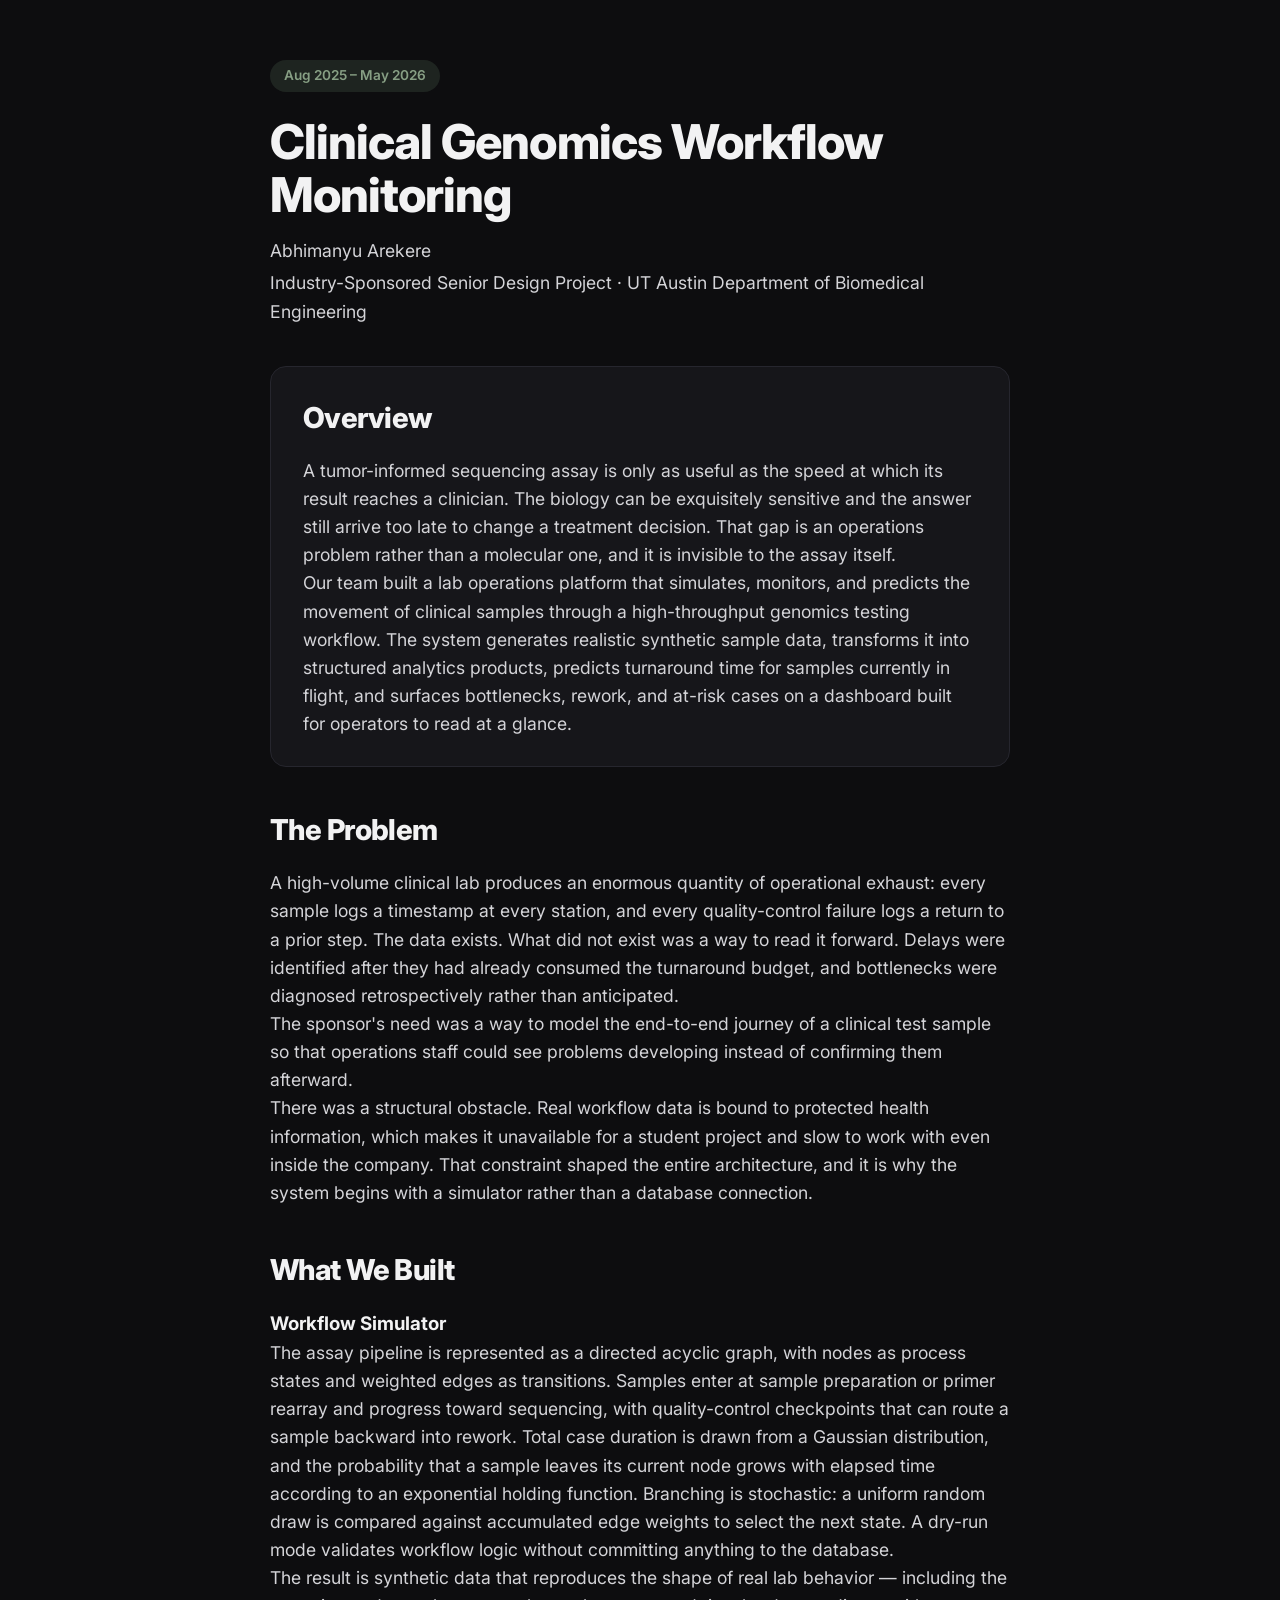
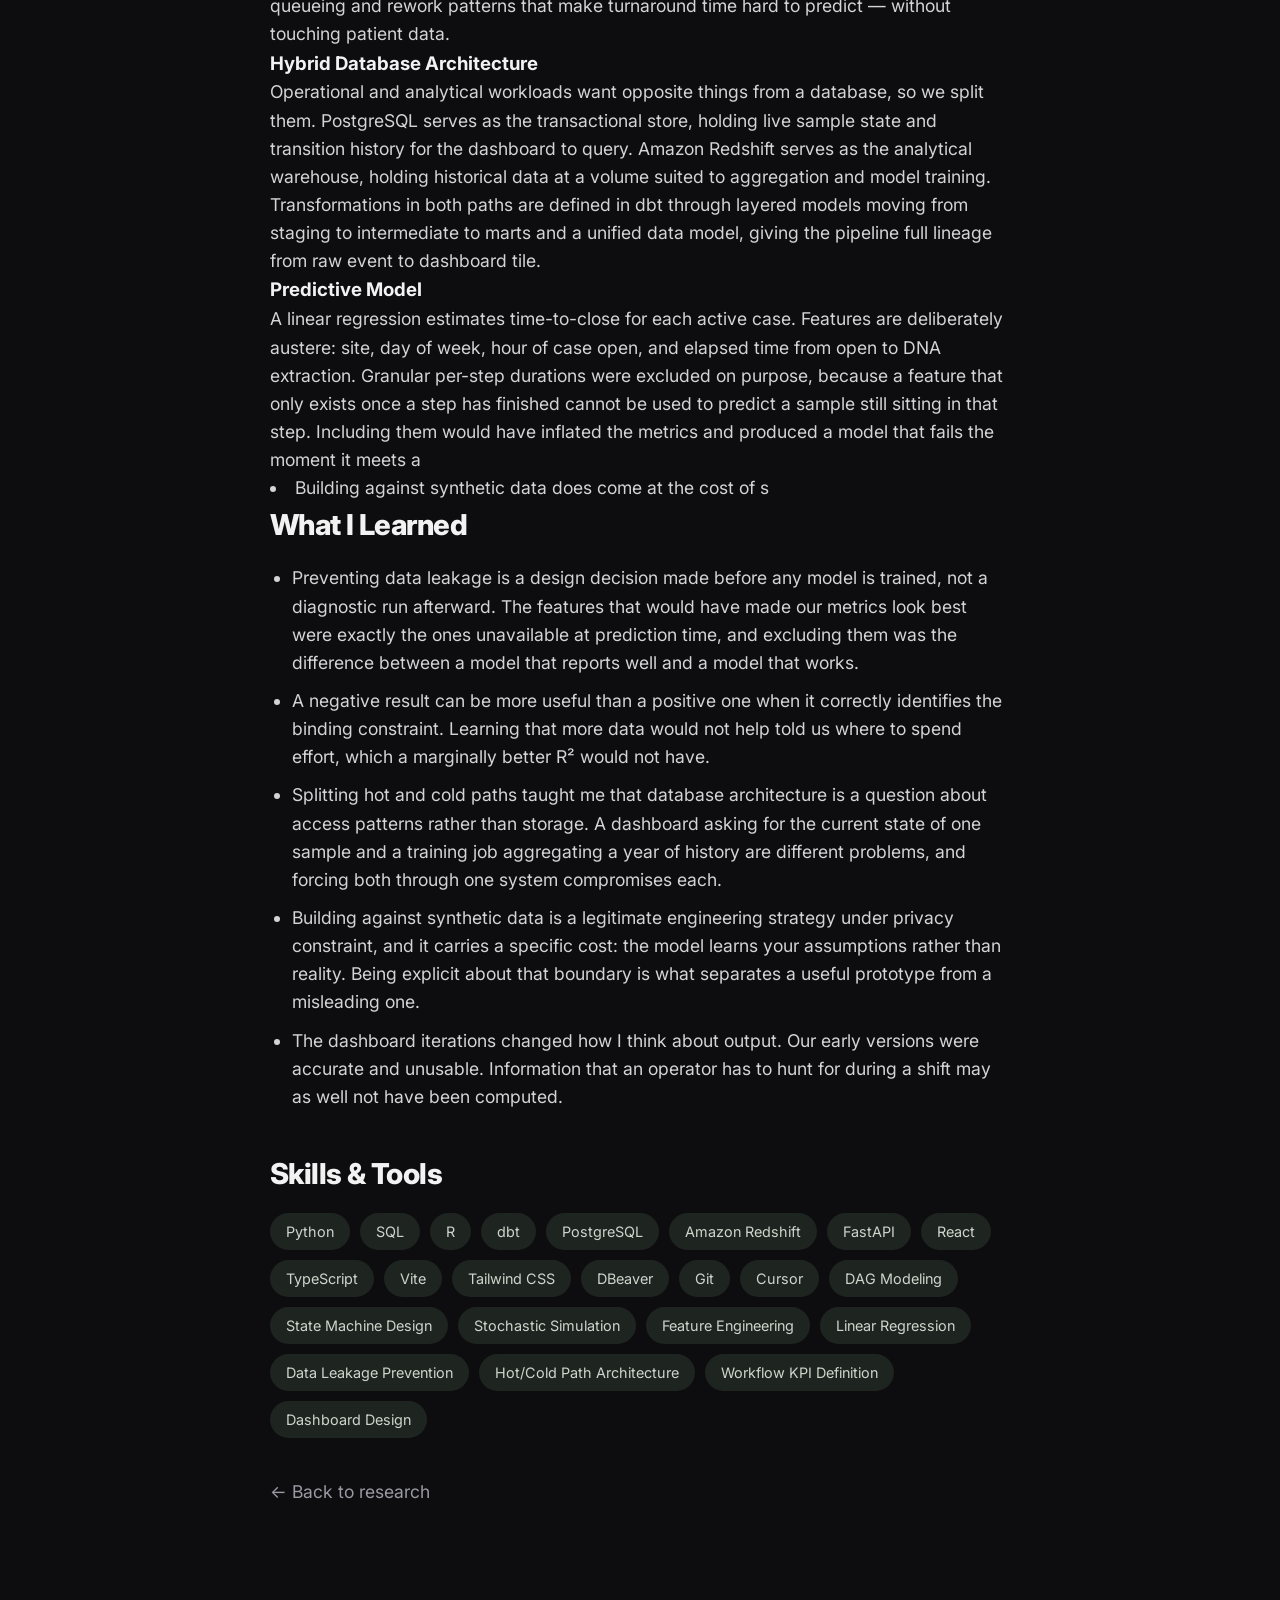
==== project-clinical-genomics.html @ c3481187 "Create project-clinical-genomics.html" ====
<!DOCTYPE html>
<html lang="en">
<head>
  <meta charset="UTF-8">
  <meta name="viewport" content="width=device-width, initial-scale=1.0">
  <title>Clinical Genomics Workflow Monitoring</title>
  <link rel="stylesheet" href="style.css">
</head>
<body>
  <main class="detail-page">

    <span class="badge">Aug 2025 – May 2026</span>

    <h1>Clinical Genomics Workflow Monitoring</h1>
    <p class="author">Abhimanyu Arekere</p>
    <p class="affiliation">Industry-Sponsored Senior Design Project · UT Austin Department of Biomedical Engineering</p>

    <section class="abstract">
      <h2>Overview</h2>
      <p>
        A tumor-informed sequencing assay is only as useful as the speed at which its result
        reaches a clinician. The biology can be exquisitely sensitive and the answer still arrive
        too late to change a treatment decision. That gap is an operations problem rather than a
        molecular one, and it is invisible to the assay itself.
      </p>
      <p>
        Our team built a lab operations platform that simulates, monitors, and predicts the
        movement of clinical samples through a high-throughput genomics testing workflow. The
        system generates realistic synthetic sample data, transforms it into structured analytics
        products, predicts turnaround time for samples currently in flight, and surfaces
        bottlenecks, rework, and at-risk cases on a dashboard built for operators to read at a glance.
      </p>
    </section>

    <section>
      <h2>The Problem</h2>
      <p>
        A high-volume clinical lab produces an enormous quantity of operational exhaust: every
        sample logs a timestamp at every station, and every quality-control failure logs a return
        to a prior step. The data exists. What did not exist was a way to read it forward. Delays
        were identified after they had already consumed the turnaround budget, and bottlenecks were
        diagnosed retrospectively rather than anticipated.
      </p>
      <p>
        The sponsor's need was a way to model the end-to-end journey of a clinical test sample so
        that operations staff could see problems developing instead of confirming them afterward.
      </p>
      <p>
        There was a structural obstacle. Real workflow data is bound to protected health
        information, which makes it unavailable for a student project and slow to work with even
        inside the company. That constraint shaped the entire architecture, and it is why the
        system begins with a simulator rather than a database connection.
      </p>
    </section>

    <section>
      <h2>What We Built</h2>

      <h3>Workflow Simulator</h3>
      <p>
        The assay pipeline is represented as a directed acyclic graph, with nodes as process states
        and weighted edges as transitions. Samples enter at sample preparation or primer rearray and
        progress toward sequencing, with quality-control checkpoints that can route a sample backward
        into rework. Total case duration is drawn from a Gaussian distribution, and the probability
        that a sample leaves its current node grows with elapsed time according to an exponential
        holding function. Branching is stochastic: a uniform random draw is compared against
        accumulated edge weights to select the next state. A dry-run mode validates workflow logic
        without committing anything to the database.
      </p>
      <p>
        The result is synthetic data that reproduces the shape of real lab behavior — including the
        queueing and rework patterns that make turnaround time hard to predict — without touching
        patient data.
      </p>

      <h3>Hybrid Database Architecture</h3>
      <p>
        Operational and analytical workloads want opposite things from a database, so we split them.
        PostgreSQL serves as the transactional store, holding live sample state and transition history
        for the dashboard to query. Amazon Redshift serves as the analytical warehouse, holding
        historical data at a volume suited to aggregation and model training. Transformations in both
        paths are defined in dbt through layered models moving from staging to intermediate to marts
        and a unified data model, giving the pipeline full lineage from raw event to dashboard tile.
      </p>

      <h3>Predictive Model</h3>
      <p>
        A linear regression estimates time-to-close for each active case. Features are deliberately
        austere: site, day of week, hour of case open, and elapsed time from open to DNA extraction.
        Granular per-step durations were excluded on purpose, because a feature that only exists once
        a step has finished cannot be used to predict a sample still sitting in that step. Including
        them would have inflated the metrics and produced a model that fails the moment it meets a
        <li>Building against synthetic data does come at the cost of s







              <section>
      <h2>What I Learned</h2>
      <ul>
        <li>Preventing data leakage is a design decision made before any model is trained, not a diagnostic run afterward. The features that would have made our metrics look best were exactly the ones unavailable at prediction time, and excluding them was the difference between a model that reports well and a model that works.</li>
        <li>A negative result can be more useful than a positive one when it correctly identifies the binding constraint. Learning that more data would not help told us where to spend effort, which a marginally better R² would not have.</li>
        <li>Splitting hot and cold paths taught me that database architecture is a question about access patterns rather than storage. A dashboard asking for the current state of one sample and a training job aggregating a year of history are different problems, and forcing both through one system compromises each.</li>
        <li>Building against synthetic data is a legitimate engineering strategy under privacy constraint, and it carries a specific cost: the model learns your assumptions rather than reality. Being explicit about that boundary is what separates a useful prototype from a misleading one.</li>
        <li>The dashboard iterations changed how I think about output. Our early versions were accurate and unusable. Information that an operator has to hunt for during a shift may as well not have been computed.</li>
      </ul>
    </section>

    <section>
      <h2>Skills &amp; Tools</h2>
      <div class="tags">
        <span class="tag">Python</span>
        <span class="tag">SQL</span>
        <span class="tag">R</span>
        <span class="tag">dbt</span>
        <span class="tag">PostgreSQL</span>
        <span class="tag">Amazon Redshift</span>
        <span class="tag">FastAPI</span>
        <span class="tag">React</span>
        <span class="tag">TypeScript</span>
        <span class="tag">Vite</span>
        <span class="tag">Tailwind CSS</span>
        <span class="tag">DBeaver</span>
        <span class="tag">Git</span>
        <span class="tag">Cursor</span>
        <span class="tag">DAG Modeling</span>
        <span class="tag">State Machine Design</span>
        <span class="tag">Stochastic Simulation</span>
        <span class="tag">Feature Engineering</span>
        <span class="tag">Linear Regression</span>
        <span class="tag">Data Leakage Prevention</span>
        <span class="tag">Hot/Cold Path Architecture</span>
        <span class="tag">Workflow KPI Definition</span>
        <span class="tag">Dashboard Design</span>
      </div>
    </section>

    <p><a class="back-link" href="index.html">← Back to research</a></p>

  </main>
</body>
</html>
---- style.css ----
/* ===== Fonts ===== */
@import url('https://fonts.googleapis.com/css2?family=Inter:wght@400;500;600;700;800&display=swap');

/* ===== Theme Variables ===== */
:root {
  --bg: #0d0d0f;
  --card-bg: #16161a;
  --card-border: #26262e;
  --text: #f2f2f3;
  --text-muted: #9a9aa3;
  --accent: #879f84;        /* your green */
  --accent-hover: #a0b89d;  /* lighter green for hover */
  --tag-bg: #1e2420;
  --tag-text: #cdd6cc;
  --radius: 16px;
}

* {
  box-sizing: border-box;
  margin: 0;
  padding: 0;
}

body {
  background: var(--bg);
  color: var(--text);
  font-family: 'Inter', -apple-system, BlinkMacSystemFont, "Segoe UI", Roboto, Helvetica, Arial, sans-serif;
  line-height: 1.6;
}

/* ===== Header ===== */
header {
  background: #0f0f12;
  border-bottom: 1px solid var(--card-border);
  padding: 60px 20px 40px;
  text-align: center;
}

header h1 {
  margin: 0;
  font-size: 2.75rem;
  font-weight: 800;
  letter-spacing: -0.02em;
}

header p {
  color: var(--text-muted);
  margin-top: 12px;
  font-size: 1.15rem;
  max-width: 700px;
  margin-left: auto;
  margin-right: auto;
}

/* ===== Navigation ===== */
nav {
  margin-top: 24px;
}

nav a {
  margin: 0 12px;
  color: var(--text-muted);
  text-decoration: none;
  font-weight: 500;
  transition: color 0.15s ease;
}

nav a:hover {
  color: var(--accent);
}

/* ===== Main ===== */
main {
  max-width: 1100px;
  margin: 0 auto;
  padding: 60px 40px;
}

section {
  margin-bottom: 70px;
}

/* ===== Section headers ===== */
h2 {
  font-size: 2.75rem;
  font-weight: 800;
  letter-spacing: -0.02em;
  margin-bottom: 20px;
  color: var(--text);
}

.research-intro,
.section-intro {
  color: var(--text-muted);
  font-size: 1.25rem;
  max-width: 800px;
  margin-bottom: 50px;
}

/* ===== Generic links ===== */
a {
  color: var(--accent);
}

a:hover {
  color: var(--accent-hover);
}

/* ===== Buttons ===== */
.button {
  display: inline-block;
  background: var(--accent);
  color: #14170f;
  padding: 10px 20px;
  border-radius: 999px;
  text-decoration: none;
  font-weight: 600;
  transition: background 0.15s ease;
}

.button:hover {
  background: var(--accent-hover);
  color: #14170f;
}

/* "View all →" style button (outlined) */
.button-outline {
  display: inline-flex;
  align-items: center;
  gap: 6px;
  background: transparent;
  border: 1px solid var(--card-border);
  color: var(--text);
  padding: 10px 20px;
  border-radius: 999px;
  text-decoration: none;
  font-weight: 500;
  transition: border-color 0.15s ease, color 0.15s ease;
}

.button-outline:hover {
  border-color: var(--accent);
  color: var(--accent);
}

/* Section header with a button on the right */
.section-head {
  display: flex;
  justify-content: space-between;
  align-items: center;
}

/* ===== Cards ===== */
.card {
  background: var(--card-bg);
  border: 1px solid var(--card-border);
  border-radius: var(--radius);
  padding: 24px;
  margin: 18px 0;
}

.card h3 {
  margin-top: 0;
}

/* ===== Research item layout ===== */
.research-item {
  display: grid;
  grid-template-columns: 340px 1fr;
  gap: 40px;
  align-items: start;
  margin-bottom: 70px;
}

.research-thumb img {
  width: 100%;
  border-radius: var(--radius);
  display: block;
  aspect-ratio: 16 / 10;
  object-fit: cover;
}

.research-content h3 {
  font-size: 1.9rem;
  font-weight: 700;
  margin-bottom: 16px;
  color: var(--accent);
}

.research-content h3 a,
.research-content h3 a:visited {
  color: var(--accent);
  text-decoration: none;
}

.research-content h3 a:hover {
  text-decoration: underline;
  color: var(--accent-hover);
}

.research-content p {
  color: var(--text);
  font-size: 1.1rem;
  margin-bottom: 20px;
}

/* ===== Tags ===== */
.tags {
  display: flex;
  flex-wrap: wrap;
  gap: 10px;
  margin-bottom: 16px;
}

.tag {
  background: var(--tag-bg);
  color: var(--tag-text);
  padding: 7px 16px;
  border-radius: 999px;
  font-size: 0.9rem;
  white-space: nowrap;
}

/* ===== Paper / external link ===== */
.research-link,
.research-link:visited {
  color: var(--text);
  text-decoration: none;
  font-size: 1rem;
  display: inline-flex;
  align-items: center;
  gap: 6px;
}

.research-link:hover {
  color: var(--accent);
}

/* ===== Detail page ===== */
.detail-page {
  max-width: 820px;
  margin: 0 auto;
  padding: 60px 40px;
}

.badge {
  display: inline-block;
  background: var(--tag-bg);
  color: var(--accent);
  padding: 5px 14px;
  border-radius: 999px;
  font-size: 0.85rem;
  font-weight: 600;
  margin-bottom: 24px;
}

.detail-page h1 {
  font-size: 3rem;
  font-weight: 800;
  letter-spacing: -0.02em;
  line-height: 1.1;
  margin-bottom: 16px;
}

.author {
  font-size: 1.15rem;
  margin-bottom: 4px;
}

.affiliation {
  color: var(--text-muted);
  margin-bottom: 40px;
}

.detail-page figure {
  margin: 30px 0;
}

.detail-page figure img {
  width: 100%;
  border-radius: var(--radius);
}

.detail-page figcaption {
  color: var(--text-muted);
  font-size: 0.95rem;
  text-align: center;
  margin-top: 12px;
}

.detail-page section {
  margin-bottom: 40px;
}

.detail-page h2 {
  font-size: 1.8rem;
  margin-bottom: 16px;
}

.detail-page p,
.detail-page li {
  color: #d4d4d8;
  font-size: 1.1rem;
}

.detail-page ul {
  padding-left: 22px;
}

.detail-page li {
  margin-bottom: 10px;
}

/* Boxed callouts */
.abstract,
.key-finding {
  background: var(--card-bg);
  border: 1px solid var(--card-border);
  border-radius: var(--radius);
  padding: 28px 32px;
}

.key-finding h2 {
  color: var(--accent);
}

.back-link,
.back-link:visited {
  color: var(--text-muted);
  text-decoration: none;
}

.back-link:hover {
  color: var(--accent);
}

/* ===== Education section ===== */
.education-item {
  display: grid;
  grid-template-columns: 240px 1fr;
  gap: 50px;
  align-items: start;
}

/* Left column: logo + tags */
.education-left {
  display: flex;
  flex-direction: column;
  align-items: center;
  gap: 20px;
}

.school-logo {
  width: 150px;
  height: auto;
  display: block;
}

.edu-tags {
  display: flex;
  flex-direction: column;
  gap: 10px;
  width: 100%;
  align-items: center;
}

.edu-tag {
  background: var(--tag-bg);
  color: var(--tag-text);
  padding: 8px 16px;
  border-radius: 999px;
  font-size: 0.9rem;
  white-space: nowrap;
}

/* Right column */
.education-right h3 {
  font-size: 1.9rem;
  font-weight: 700;
  color: var(--accent);
  margin-bottom: 6px;
}

.edu-degree {
  font-size: 1.15rem;
  font-weight: 600;
  color: var(--text);
  margin-bottom: 14px;
}

.edu-track {
  font-size: 0.95rem;      /* slightly smaller than the degree line */
  font-style: italic;
  color: var(--text-muted);
  margin-top: -22px;       /* pulls it up closer to the degree line */
  margin-bottom: 28px;     /* keeps spacing before the icon bullets */
}


.edu-point {
  display: flex;
  gap: 16px;
  margin-bottom: 22px;
  align-items: flex-start;
}

.edu-point h4 {
  font-size: 1.15rem;
  font-weight: 700;
  margin-bottom: 4px;
  color: var(--text);
}

.edu-point p {
  color: var(--text-muted);
  font-size: 1.05rem;
  margin: 0;
}

/* Education icons (SVG) */
.edu-icon {
  flex-shrink: 0;
  color: var(--accent);        /* green icons */
  display: flex;
  align-items: center;
  justify-content: center;
  margin-top: 2px;
}

.edu-icon svg {
  width: 22px;
  height: 22px;
}

/* Relevant coursework tags */
.coursework-tags {
  display: flex;
  flex-wrap: wrap;
  gap: 8px;
  margin-top: 10px;
}

.course-tag {
  background: var(--tag-bg);
  color: var(--tag-text);
  padding: 6px 14px;
  border-radius: 999px;
  font-size: 0.88rem;
  white-space: nowrap;
}

/* ===== Green hover border for cards ===== */
.research-item,
.card,
.education-item {
  border: 1px solid transparent;
  border-radius: var(--radius);
  transition: border-color 0.2s ease, background 0.2s ease;
}

.research-item:hover,
.card:hover,
.education-item:hover {
  border-color: var(--accent);
  background: var(--card-bg);
}

/* ===== Footer ===== */
footer {
  text-align: center;
  color: var(--text-muted);
  padding: 40px 20px;
  border-top: 1px solid var(--card-border);
  background: #0f0f12;
}

/* ===== Responsive ===== */
@media (max-width: 768px) {
  main { padding: 40px 20px; }
  .detail-page { padding: 40px 20px; }
  .research-item {
    grid-template-columns: 1fr;
    gap: 20px;
  }
  h2 { font-size: 2rem; }
  header h1 { font-size: 2rem; }
  .detail-page h1 { font-size: 2.2rem; }
  .section-head {
    flex-direction: column;
    align-items: flex-start;
    gap: 16px;
  }
  .education-item {
    grid-template-columns: 1fr;
    gap: 24px;
  }
  .education-left {
    align-items: flex-start;
  }
  .edu-tags {
    flex-direction: row;
    flex-wrap: wrap;
    align-items: flex-start;

/* ===== Side-by-side image row ===== */
.detail-page .image-row {
  display: flex;
  gap: 20px;
  margin: 24px 0;
  max-width: 500px;        /* <-- this is what actually shrinks them */
}

.detail-page .image-row figure {
  flex: 1;
  margin: 0;
  min-width: 0;
}

.detail-page .image-row img {
  width: 100%;
  height: auto;
  border-radius: var(--radius);
  display: block;
}

.detail-page .image-row figcaption {
  color: var(--text-muted);
  font-size: 0.9rem;
  text-align: center;
  margin-top: 8px;
}

@media (max-width: 600px) {
  .detail-page .image-row {
    flex-direction: column;
    max-width: 100%;
  }
}




    /* Ensure only the outer research card gets a border, never the inner content */
.research-content {
  border: none !important;
  background: transparent !important;
}


/* ===== Project card ===== */
.project-card {
  padding: 32px 36px;
}

.project-title {
  font-size: 1.6rem;
  font-weight: 700;
  color: var(--text);
  margin: 0 0 4px;
}

.project-role {
  color: var(--accent);        /* accent-colored subtitle, like the screenshot */
  font-size: 1.05rem;
  font-weight: 500;
  margin: 0 0 20px;            /* space before description */
}

.project-desc {
  color: var(--text-muted);
  font-size: 1.05rem;
  line-height: 1.85;
  margin: 0 0 26px;
}

.project-label {
  color: var(--text);
  font-weight: 700;
  font-size: 1.05rem;
  margin: 0 0 12px;
}

.project-list {
  list-style: none;
  padding-left: 8px;
  margin: 0 0 24px;
}

.project-list li {
  position: relative;
  padding-left: 26px;
  margin-bottom: 14px;
  color: var(--text-muted);
  font-size: 1.02rem;
  line-height: 1.7;
}

.project-list li::before {
  content: "";
  position: absolute;
  left: 8px;
  top: 0.65em;
  width: 6px;
  height: 6px;
  border-radius: 50%;
  background: var(--accent);
}



}

.project-tools {
  color: var(--text-muted);
  font-size: 1rem;
  margin: 0;
}

.project-tools strong {
  color: var(--text);
}
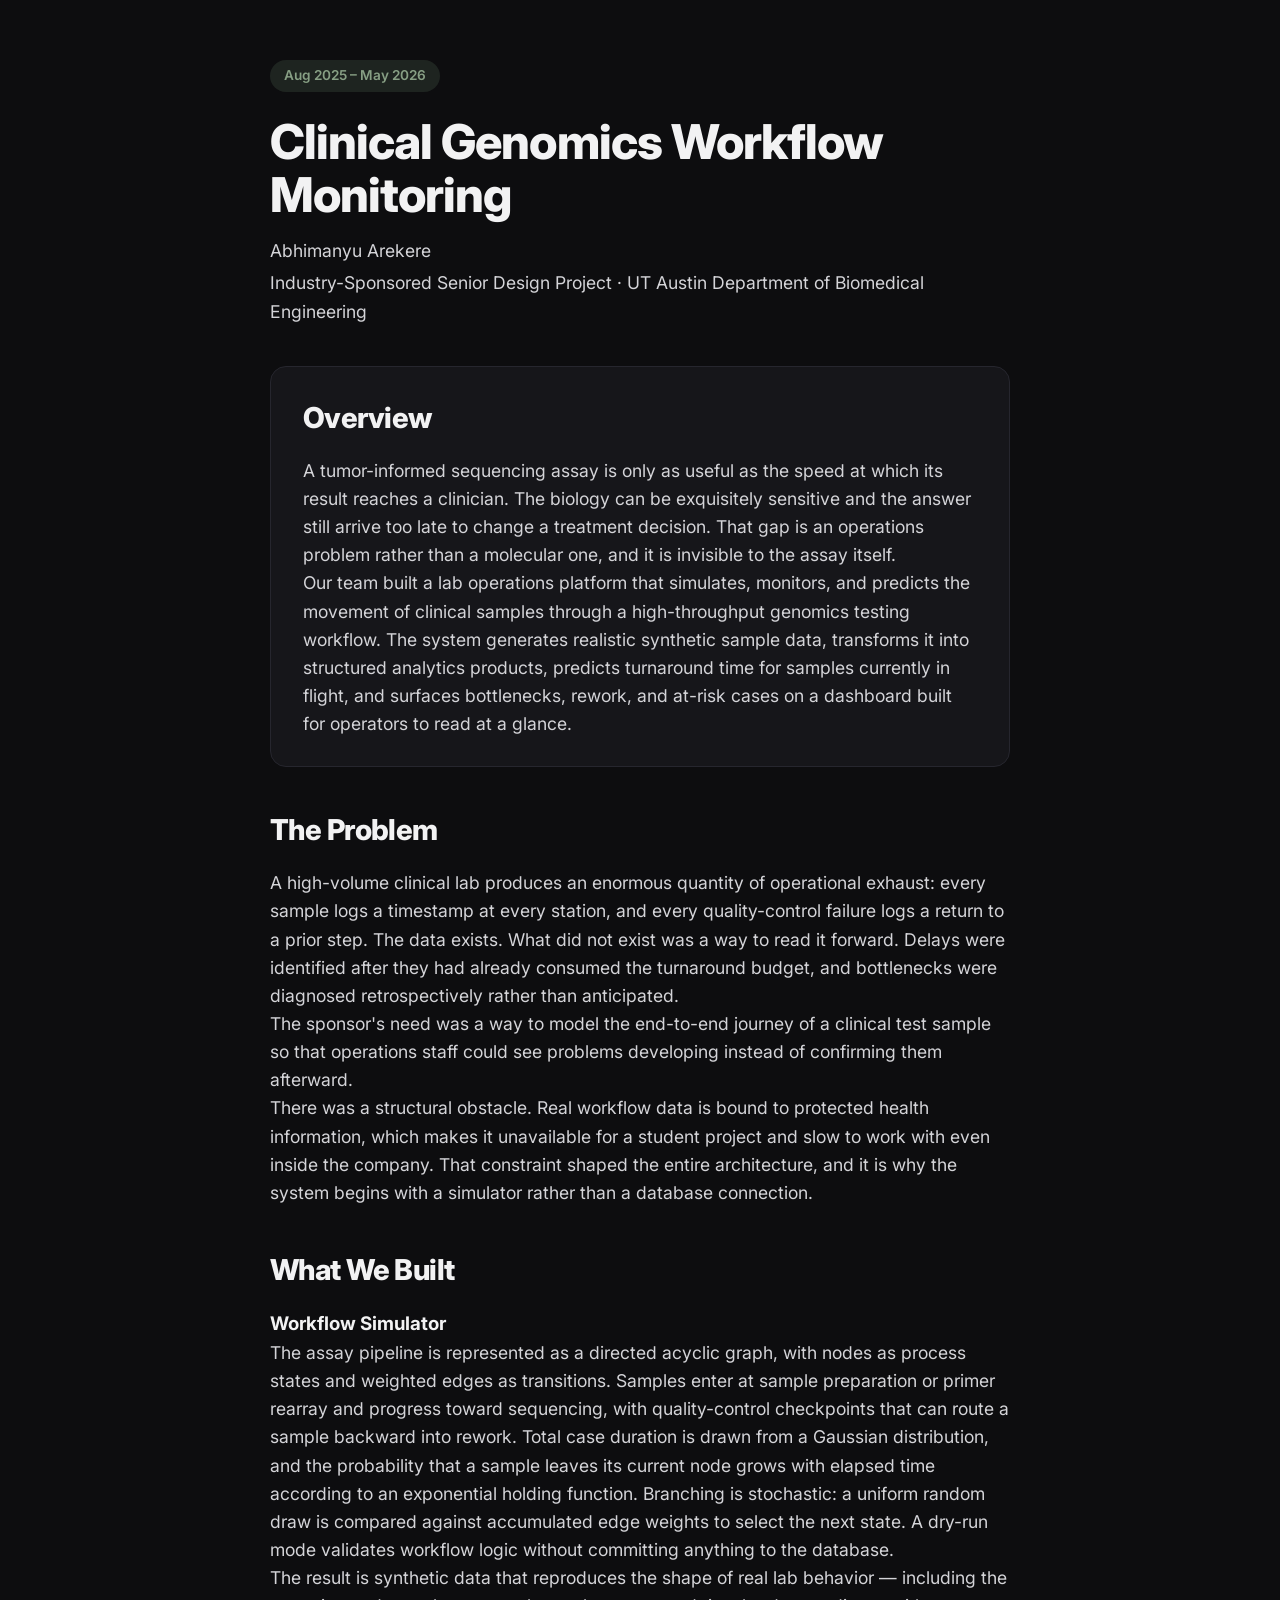
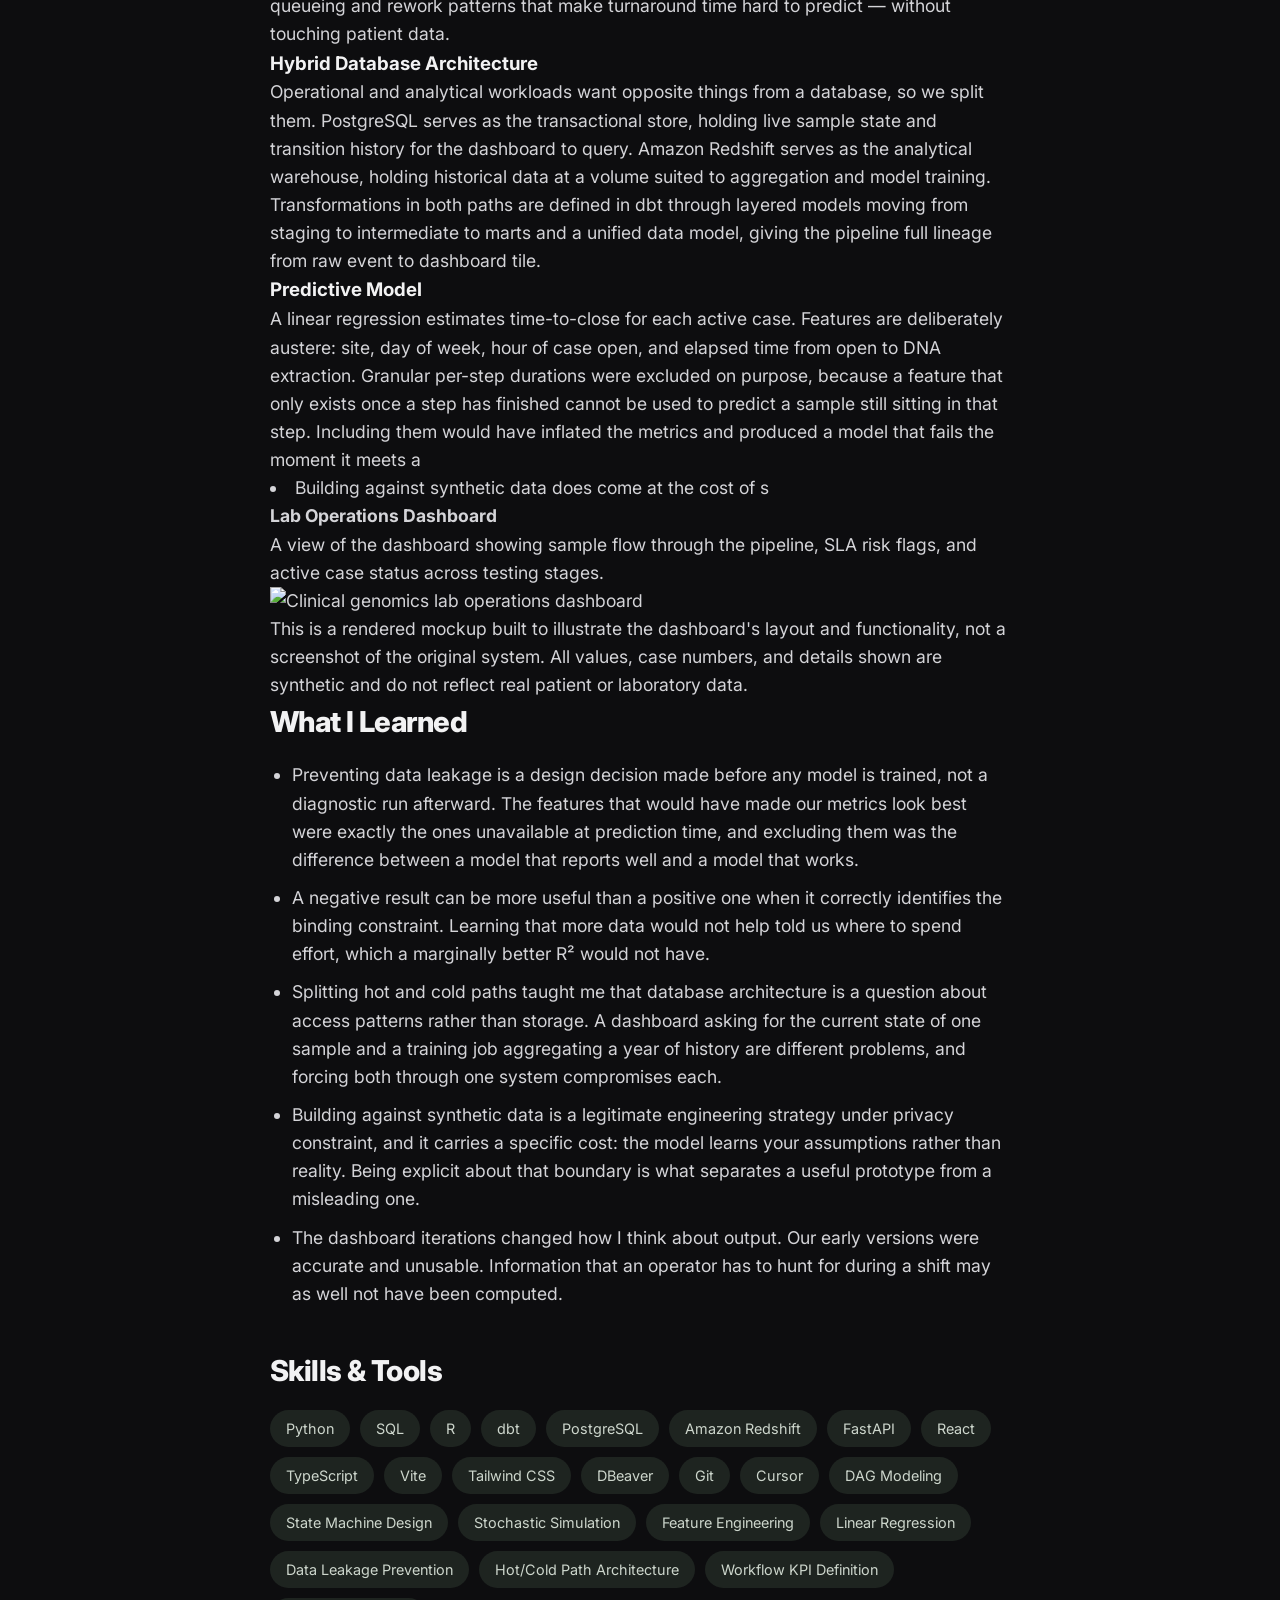
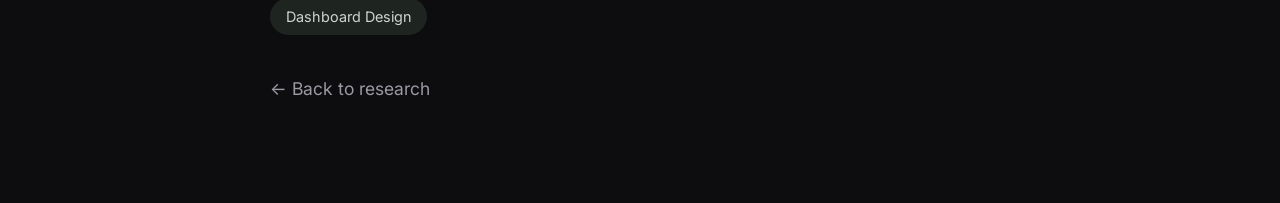
==== commit dd4cbdcd: "Update project-clinical-genomics.html" ====
--- a/project-clinical-genomics.html
+++ b/project-clinical-genomics.html
@@ -94,7 +94,21 @@
 
 
 
+    <div class="project-image-card">
+      <h4 class="project-image-title">Lab Operations Dashboard</h4>
+      <p class="project-image-desc">
+        A view of the dashboard showing sample flow through the pipeline, SLA risk flags, and
+        active case status across testing stages.
+      </p>
 
+      <img class="project-image" src="images/dashboard.png" alt="Clinical genomics lab operations dashboard">
+
+      <p class="project-image-note">
+        This is a rendered mockup built to illustrate the dashboard's layout and functionality, not
+        a screenshot of the original system. All values, case numbers, and details shown are
+        synthetic and do not reflect real patient or laboratory data.
+      </p>
+    </div>
 
 
 
--- a/style.css
+++ b/style.css
@@ -52,6 +52,17 @@
   margin-right: auto;
 }
 
+.profile-photo {
+  width: 140px;
+  height: 140px;
+  border-radius: 50%;
+  object-fit: cover;
+  display: block;
+  margin: 0 auto 24px;
+  border: 3px solid var(--accent);
+}
+
+
 /* ===== Navigation ===== */
 nav {
   margin-top: 24px;
@@ -450,7 +461,7 @@
 }
 
 /* ===== Green hover border for cards ===== */
-.research-item,
+
 .card,
 .education-item {
   border: 1px solid transparent;
@@ -458,7 +469,6 @@
   transition: border-color 0.2s ease, background 0.2s ease;
 }
 
-.research-item:hover,
 .card:hover,
 .education-item:hover {
   border-color: var(--accent);
@@ -585,6 +595,10 @@
   padding-left: 8px;
   margin: 0 0 24px;
 }
+    
+.project-card .tags {
+  margin-top: 20px;
+}
 
 .project-list li {
   position: relative;
@@ -607,9 +621,6 @@
 }
 
 
-
-}
-
 .project-tools {
   color: var(--text-muted);
   font-size: 1rem;
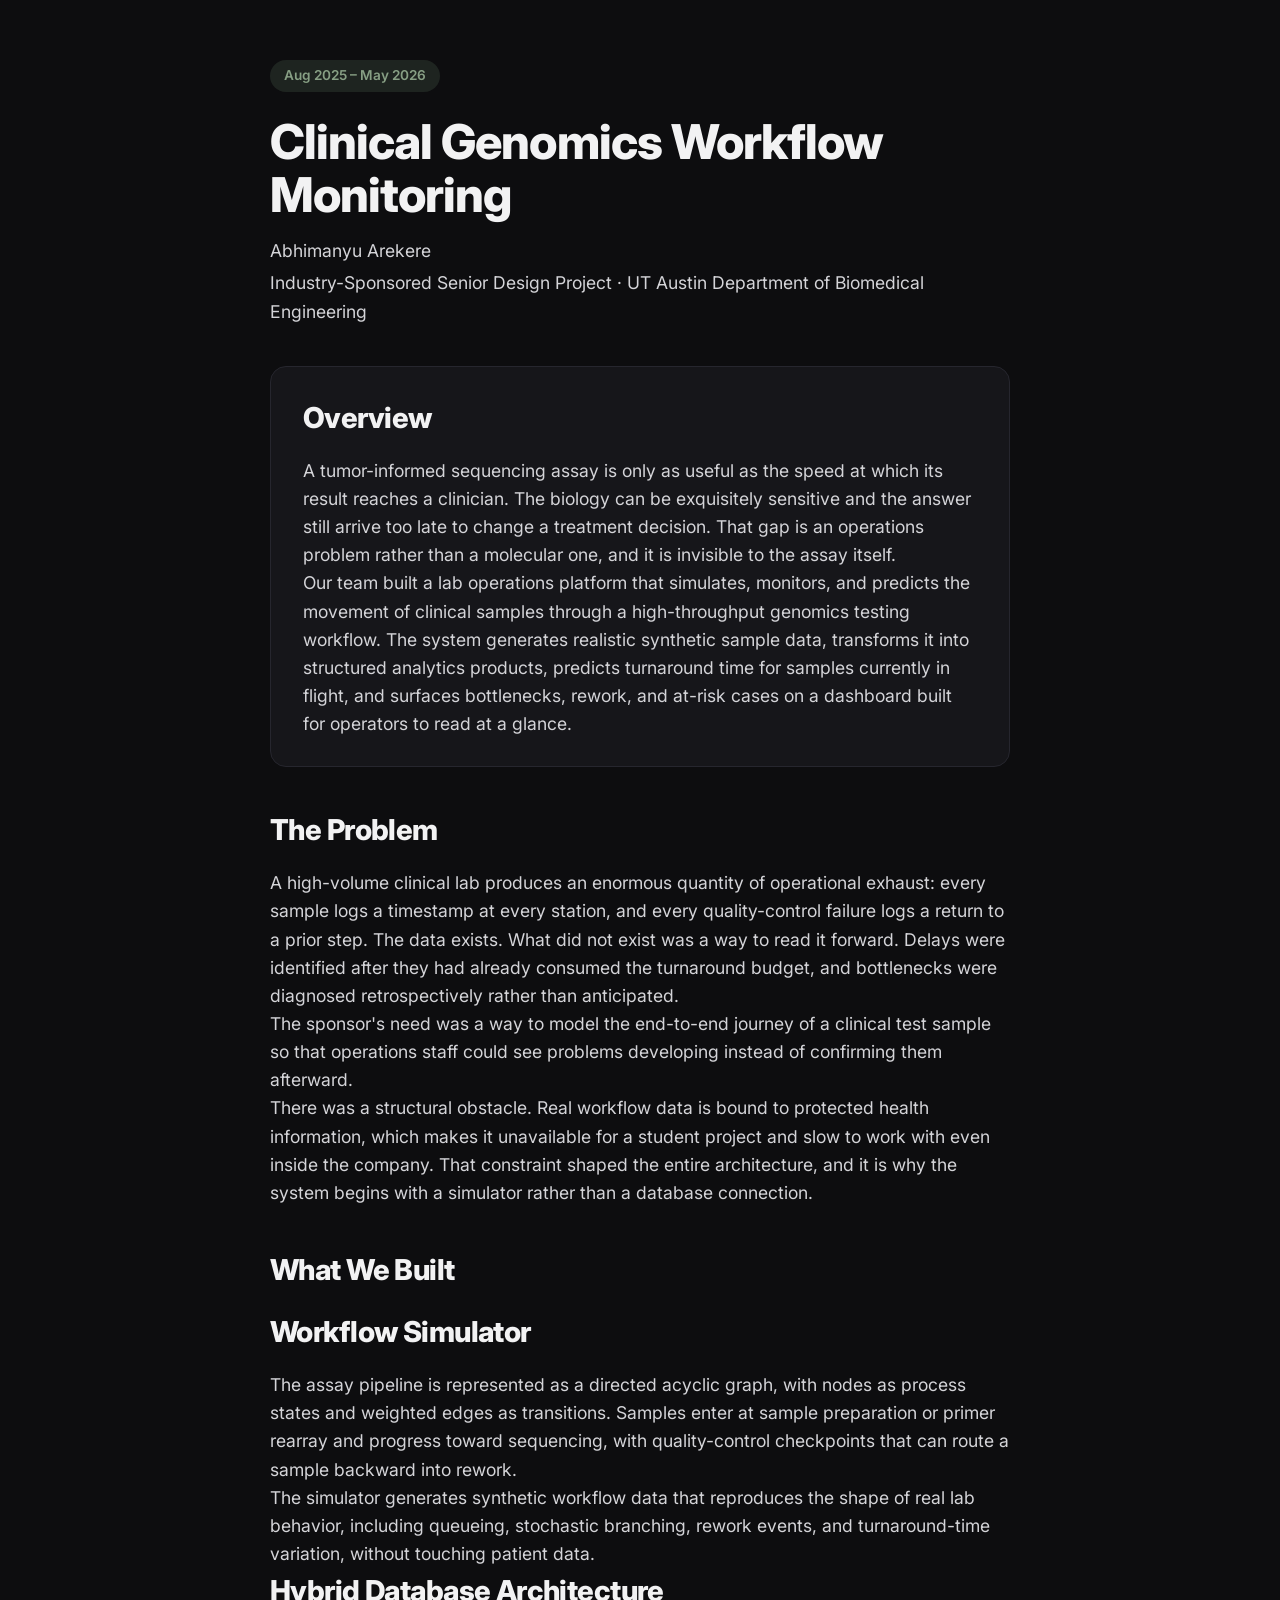
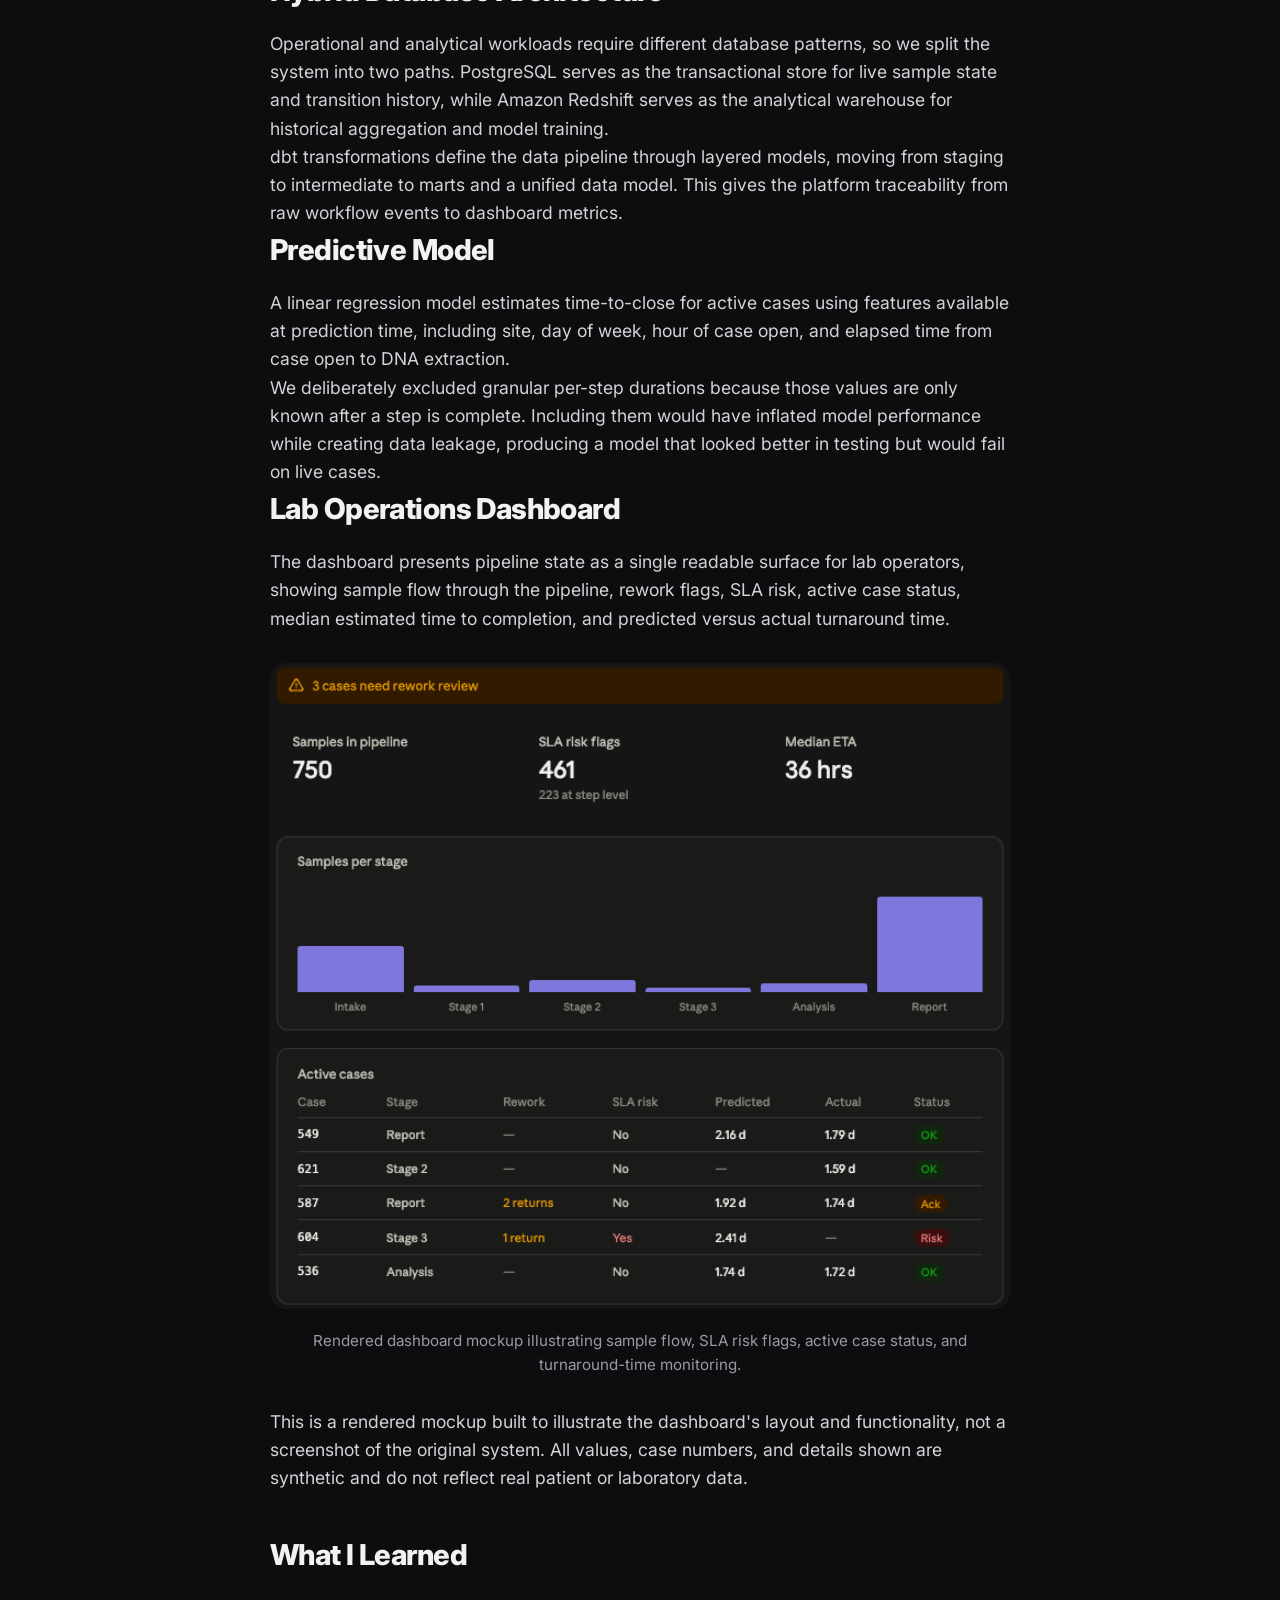
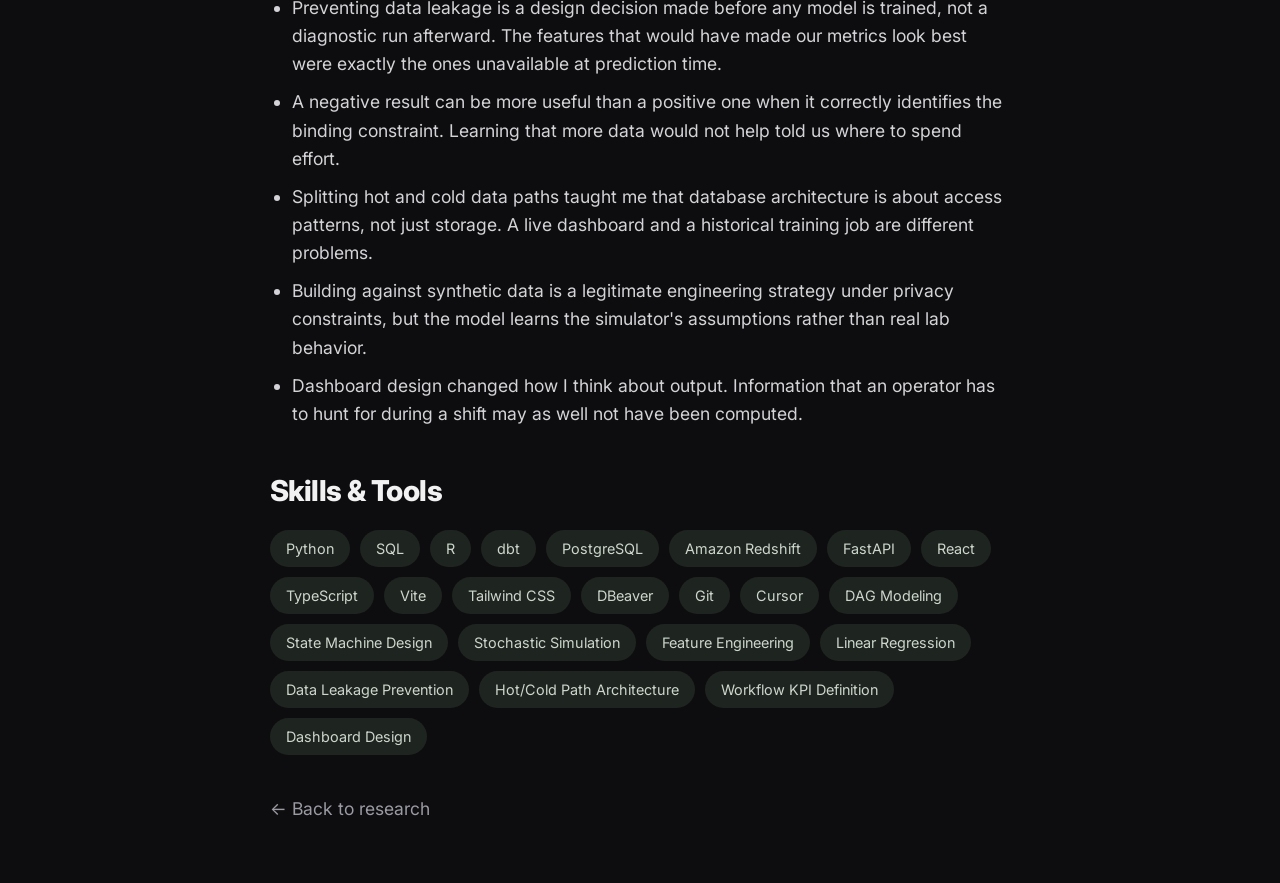
==== commit 2f137cd1: "Update project-clinical-genomics.html" ====
--- a/project-clinical-genomics.html
+++ b/project-clinical-genomics.html
@@ -54,74 +54,106 @@
     </section>
 
     <section>
-      <h2>What We Built</h2>
+  <h2>What We Built</h2>
 
-      <h3>Workflow Simulator</h3>
-      <p>
-        The assay pipeline is represented as a directed acyclic graph, with nodes as process states
-        and weighted edges as transitions. Samples enter at sample preparation or primer rearray and
-        progress toward sequencing, with quality-control checkpoints that can route a sample backward
-        into rework. Total case duration is drawn from a Gaussian distribution, and the probability
-        that a sample leaves its current node grows with elapsed time according to an exponential
-        holding function. Branching is stochastic: a uniform random draw is compared against
-        accumulated edge weights to select the next state. A dry-run mode validates workflow logic
-        without committing anything to the database.
-      </p>
-      <p>
-        The result is synthetic data that reproduces the shape of real lab behavior — including the
-        queueing and rework patterns that make turnaround time hard to predict — without touching
-        patient data.
-      </p>
+  <div class="project-detail-card">
+    <h2>Workflow Simulator</h2>
+    <p>
+      The assay pipeline is represented as a directed acyclic graph, with nodes as process states
+      and weighted edges as transitions. Samples enter at sample preparation or primer rearray and
+      progress toward sequencing, with quality-control checkpoints that can route a sample backward
+      into rework.
+    </p>
+    <p>
+      The simulator generates synthetic workflow data that reproduces the shape of real lab behavior,
+      including queueing, stochastic branching, rework events, and turnaround-time variation, without
+      touching patient data.
+    </p>
+  </div>
 
-      <h3>Hybrid Database Architecture</h3>
-      <p>
-        Operational and analytical workloads want opposite things from a database, so we split them.
-        PostgreSQL serves as the transactional store, holding live sample state and transition history
-        for the dashboard to query. Amazon Redshift serves as the analytical warehouse, holding
-        historical data at a volume suited to aggregation and model training. Transformations in both
-        paths are defined in dbt through layered models moving from staging to intermediate to marts
-        and a unified data model, giving the pipeline full lineage from raw event to dashboard tile.
-      </p>
+  <div class="project-detail-card">
+    <h2>Hybrid Database Architecture</h2>
+    <p>
+      Operational and analytical workloads require different database patterns, so we split the system
+      into two paths. PostgreSQL serves as the transactional store for live sample state and transition
+      history, while Amazon Redshift serves as the analytical warehouse for historical aggregation and
+      model training.
+    </p>
+    <p>
+      dbt transformations define the data pipeline through layered models, moving from staging to
+      intermediate to marts and a unified data model. This gives the platform traceability from raw
+      workflow events to dashboard metrics.
+    </p>
+  </div>
 
-      <h3>Predictive Model</h3>
-      <p>
-        A linear regression estimates time-to-close for each active case. Features are deliberately
-        austere: site, day of week, hour of case open, and elapsed time from open to DNA extraction.
-        Granular per-step durations were excluded on purpose, because a feature that only exists once
-        a step has finished cannot be used to predict a sample still sitting in that step. Including
-        them would have inflated the metrics and produced a model that fails the moment it meets a
-        <li>Building against synthetic data does come at the cost of s
+  <div class="project-detail-card">
+    <h2>Predictive Model</h2>
+    <p>
+      A linear regression model estimates time-to-close for active cases using features available at
+      prediction time, including site, day of week, hour of case open, and elapsed time from case open
+      to DNA extraction.
+    </p>
+    <p>
+      We deliberately excluded granular per-step durations because those values are only known after
+      a step is complete. Including them would have inflated model performance while creating data
+      leakage, producing a model that looked better in testing but would fail on live cases.
+    </p>
+  </div>
 
+  <div class="project-detail-card">
+    <h2>Lab Operations Dashboard</h2>
+    <p>
+      The dashboard presents pipeline state as a single readable surface for lab operators, showing
+      sample flow through the pipeline, rework flags, SLA risk, active case status, median estimated
+      time to completion, and predicted versus actual turnaround time.
+    </p>
 
+    <figure class="project-detail-image">
+      <img src="dashboard.png" alt="Clinical genomics workflow monitoring dashboard mockup">
+      <figcaption>
+        Rendered dashboard mockup illustrating sample flow, SLA risk flags, active case status,
+        and turnaround-time monitoring.
+      </figcaption>
+    </figure>
 
-    <div class="project-image-card">
-      <h4 class="project-image-title">Lab Operations Dashboard</h4>
-      <p class="project-image-desc">
-        A view of the dashboard showing sample flow through the pipeline, SLA risk flags, and
-        active case status across testing stages.
-      </p>
+    <p class="project-note">
+      This is a rendered mockup built to illustrate the dashboard's layout and functionality, not a
+      screenshot of the original system. All values, case numbers, and details shown are synthetic and
+      do not reflect real patient or laboratory data.
+    </p>
+  </div>
+</section>
 
-      <img class="project-image" src="images/dashboard.png" alt="Clinical genomics lab operations dashboard">
+   <section>
+  <h2>What I Learned</h2>
 
-      <p class="project-image-note">
-        This is a rendered mockup built to illustrate the dashboard's layout and functionality, not
-        a screenshot of the original system. All values, case numbers, and details shown are
-        synthetic and do not reflect real patient or laboratory data.
-      </p>
-    </div>
-
-
-
-              <section>
-      <h2>What I Learned</h2>
-      <ul>
-        <li>Preventing data leakage is a design decision made before any model is trained, not a diagnostic run afterward. The features that would have made our metrics look best were exactly the ones unavailable at prediction time, and excluding them was the difference between a model that reports well and a model that works.</li>
-        <li>A negative result can be more useful than a positive one when it correctly identifies the binding constraint. Learning that more data would not help told us where to spend effort, which a marginally better R² would not have.</li>
-        <li>Splitting hot and cold paths taught me that database architecture is a question about access patterns rather than storage. A dashboard asking for the current state of one sample and a training job aggregating a year of history are different problems, and forcing both through one system compromises each.</li>
-        <li>Building against synthetic data is a legitimate engineering strategy under privacy constraint, and it carries a specific cost: the model learns your assumptions rather than reality. Being explicit about that boundary is what separates a useful prototype from a misleading one.</li>
-        <li>The dashboard iterations changed how I think about output. Our early versions were accurate and unusable. Information that an operator has to hunt for during a shift may as well not have been computed.</li>
-      </ul>
-    </section>
+  <div class="project-detail-card">
+    <ul>
+      <li>
+        Preventing data leakage is a design decision made before any model is trained, not a
+        diagnostic run afterward. The features that would have made our metrics look best were
+        exactly the ones unavailable at prediction time.
+      </li>
+      <li>
+        A negative result can be more useful than a positive one when it correctly identifies the
+        binding constraint. Learning that more data would not help told us where to spend effort.
+      </li>
+      <li>
+        Splitting hot and cold data paths taught me that database architecture is about access
+        patterns, not just storage. A live dashboard and a historical training job are different
+        problems.
+      </li>
+      <li>
+        Building against synthetic data is a legitimate engineering strategy under privacy
+        constraints, but the model learns the simulator's assumptions rather than real lab behavior.
+      </li>
+      <li>
+        Dashboard design changed how I think about output. Information that an operator has to hunt
+        for during a shift may as well not have been computed.
+      </li>
+    </ul>
+  </div>
+</section>
 
     <section>
       <h2>Skills &amp; Tools</h2>
--- a/style.css
+++ b/style.css
@@ -630,6 +630,123 @@
 .project-tools strong {
   color: var(--text);
 }
+
+    .project-image-card {
+  background: var(--bg);
+  border: 1px solid var(--card-border);
+  border-radius: var(--radius);
+  padding: 24px 28px;
+  margin: 8px 0 32px;
+}
+
+.project-image-title {
+  font-size: 1.15rem;
+  font-weight: 700;
+  color: var(--text);
+  margin: 0 0 8px;
+}
+
+.project-image-desc {
+  color: var(--text-muted);
+  font-size: 1rem;
+  line-height: 1.7;
+  margin: 0 0 18px;
+}
+
+.project-image {
+  width: 100%;
+  border-radius: var(--radius);
+  display: block;
+  margin-bottom: 14px;
+}
+
+.project-image-note {
+  color: var(--text-muted);
+  font-size: 0.9rem;
+  font-style: italic;
+  margin: 0;
+}
+
+
+/* ===== Project detail cards for clinical genomics page ===== */
+  color: var(--accent);
+  font-size: 1.55rem;
+  font-weight: 800;
+  line-height: 1.25;
+  margin-bottom: 20px;
+}
+
+.project-detail-card h3 {
+  color: var(--text);
+  font-size: 1.1rem;
+  font-weight: 700;
+  margin: 22px 0 8px;
+}
+
+.project-detail-card p {
+  color: #d4d4d8;
+  font-size: 1rem;
+  line-height: 1.7;
+  margin-bottom: 14px;
+}
+
+.project-detail-card p:last-child {
+  margin-bottom: 0;
+}
+
+.project-detail-card ul {
+  padding-left: 22px;
+  margin: 14px 0 0;
+}
+
+.project-detail-card li {
+  color: #d4d4d8;
+  font-size: 1rem;
+  line-height: 1.65;
+  margin-bottom: 12px;
+}
+
+.project-detail-image {
+  margin-top: 28px;
+}
+
+.project-detail-image img {
+  width: 100%;
+  border-radius: var(--radius);
+  display: block;
+  border: 1px solid var(--card-border);
+}
+
+.project-detail-image figcaption {
+  color: var(--text-muted);
+  font-size: 0.9rem;
+  text-align: center;
+  margin-top: 12px;
+  line-height: 1.5;
+}
+
+.project-note {
+  color: var(--text-muted);
+  font-size: 0.95rem;
+  line-height: 1.65;
+  margin-top: 18px;
+}
+
+/* Optional: slightly tighter project page headings */
+.detail-page > section:not(.project-detail-card) h2 {
+  margin-top: 10px;
+}
+
+/* Mobile */
+@media (max-width: 768px) {
+  .project-detail-card {
+    padding: 24px 22px;
+  }
+
+  .project-detail-card h2 {
+    font-size: 1.35rem;
+  }
+}
     
 
   
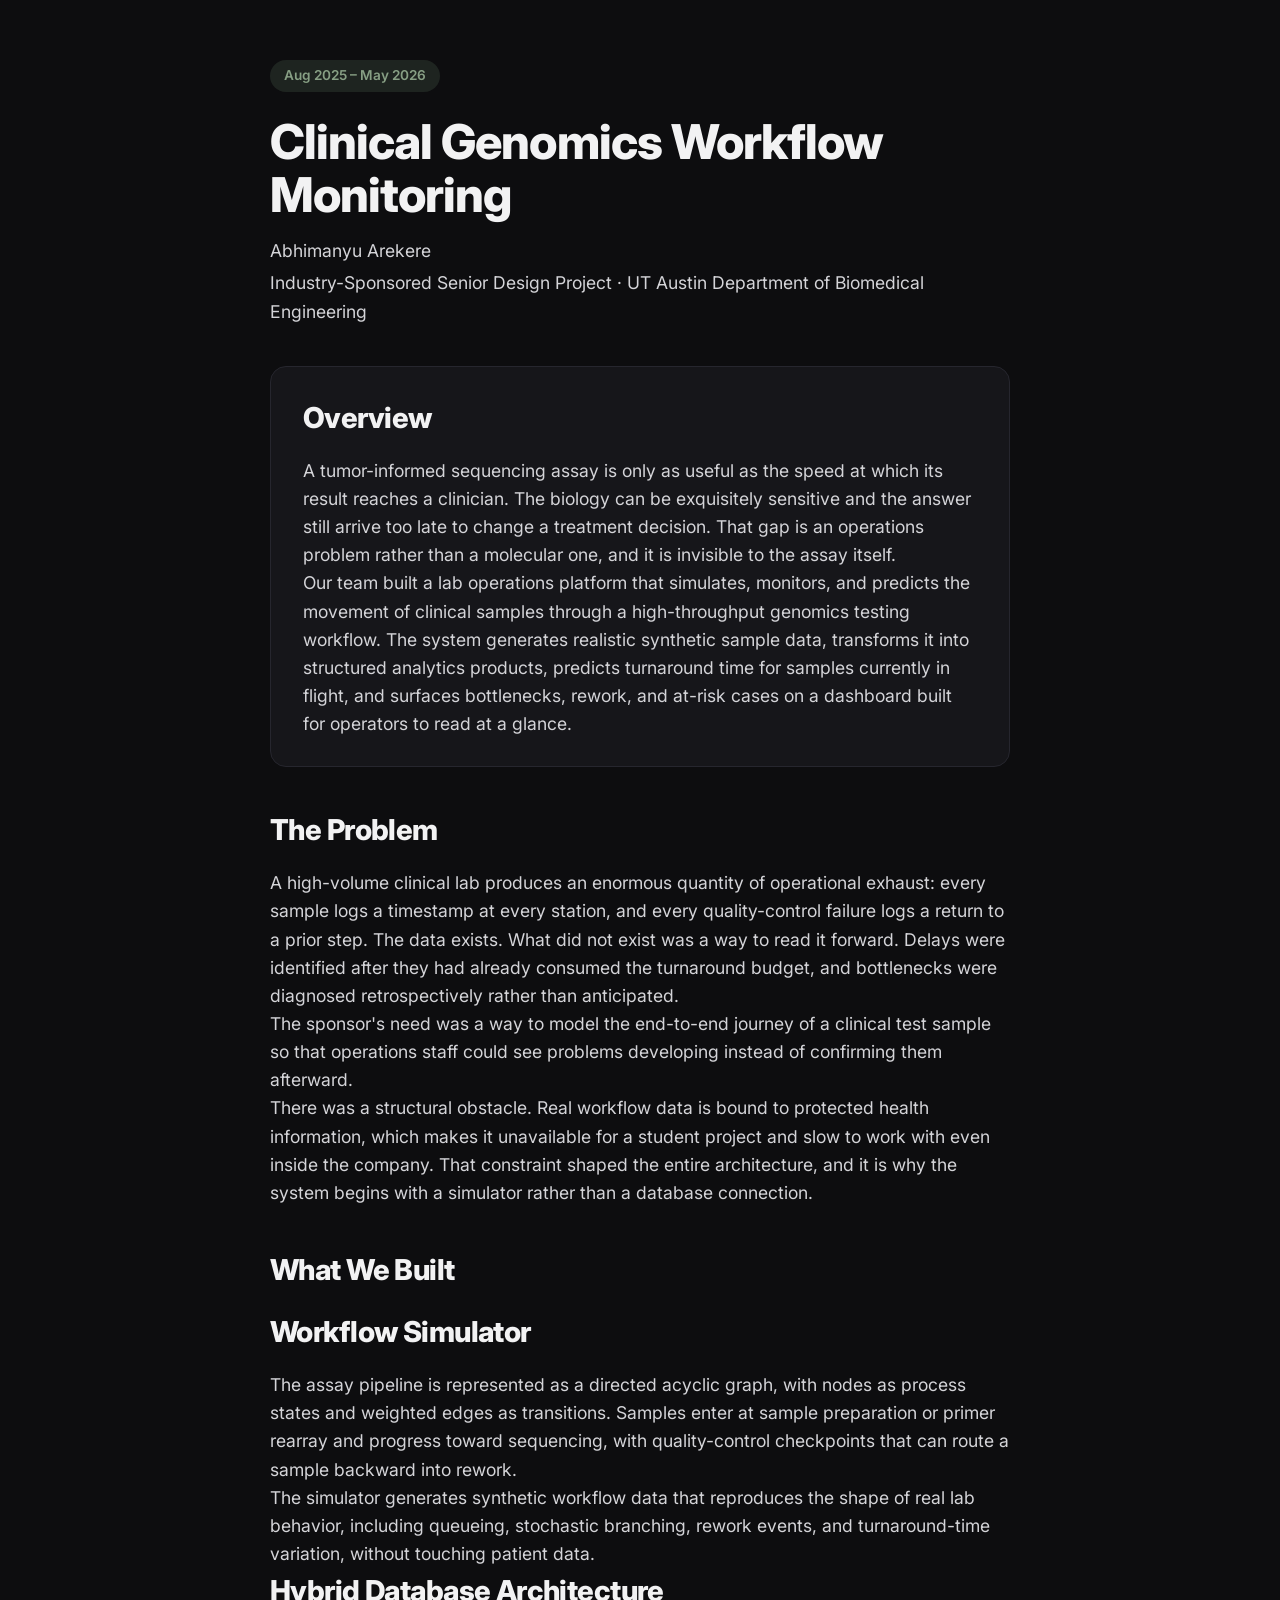
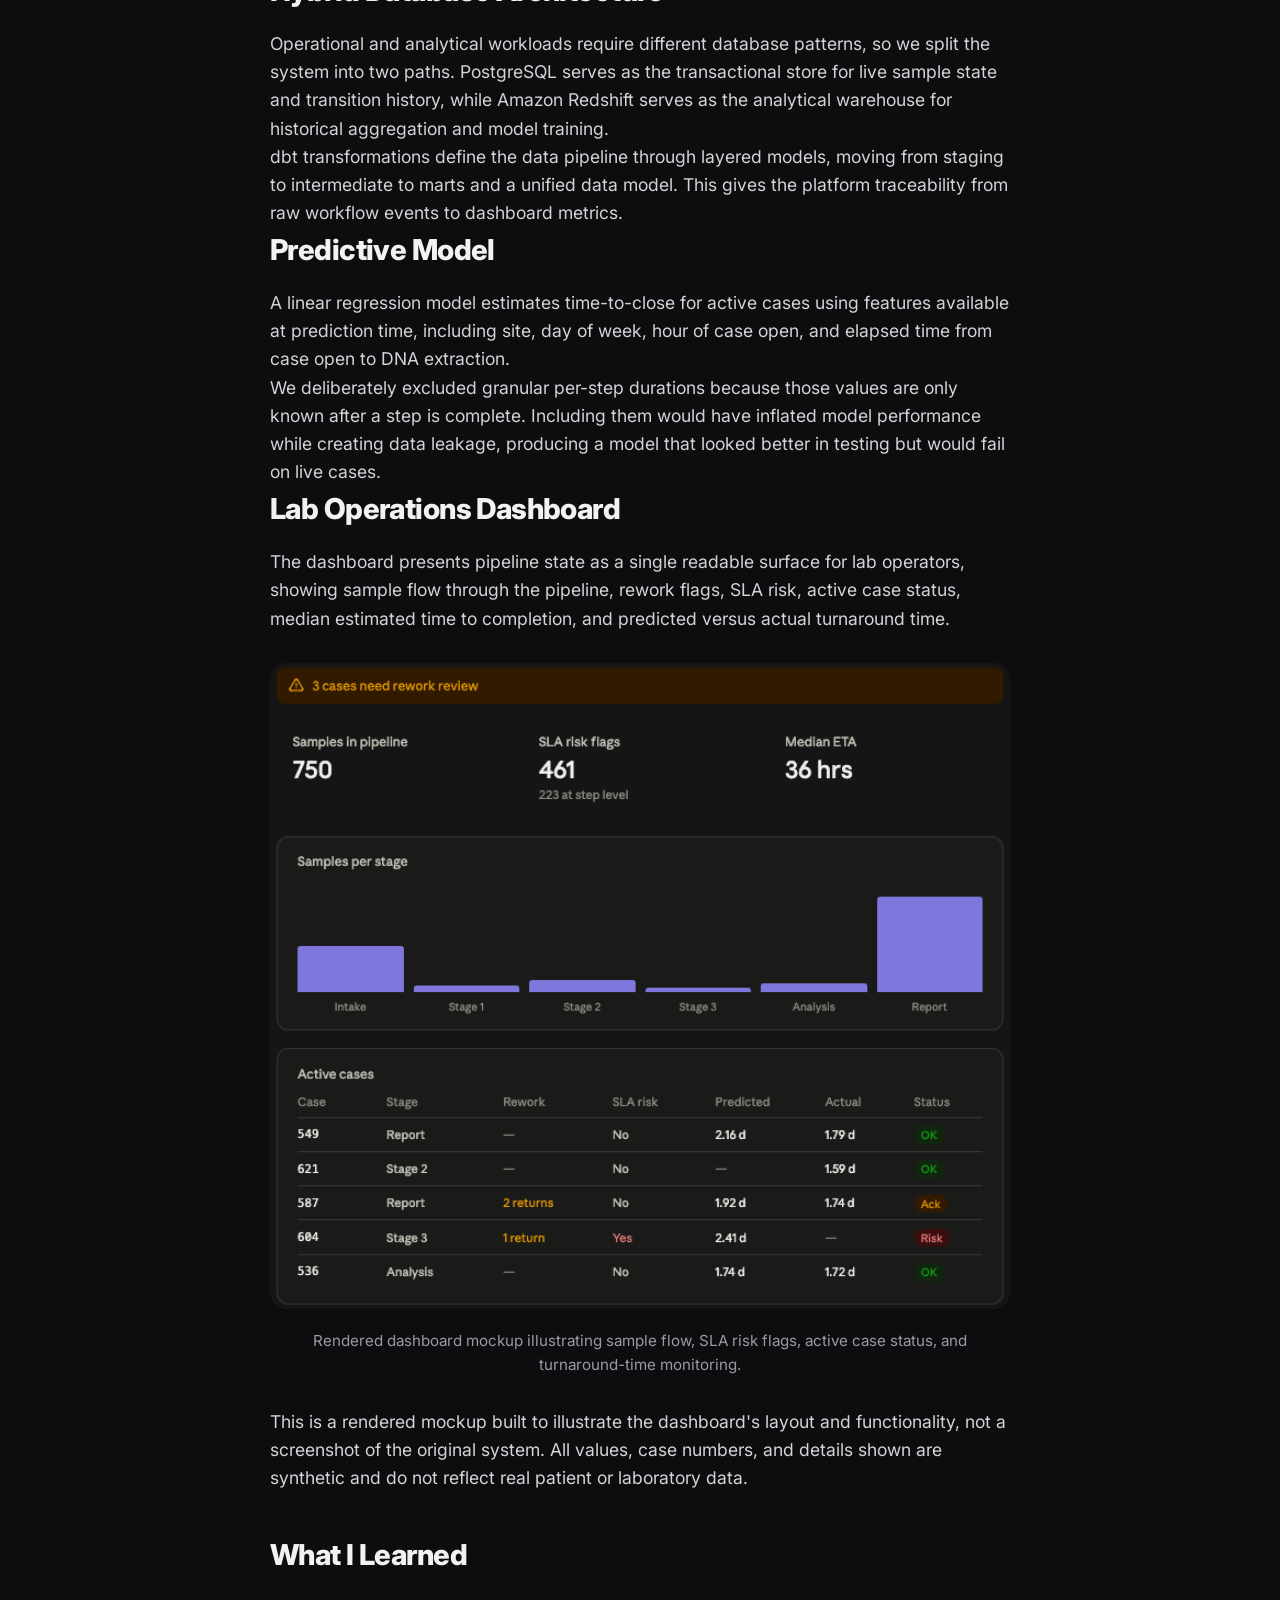
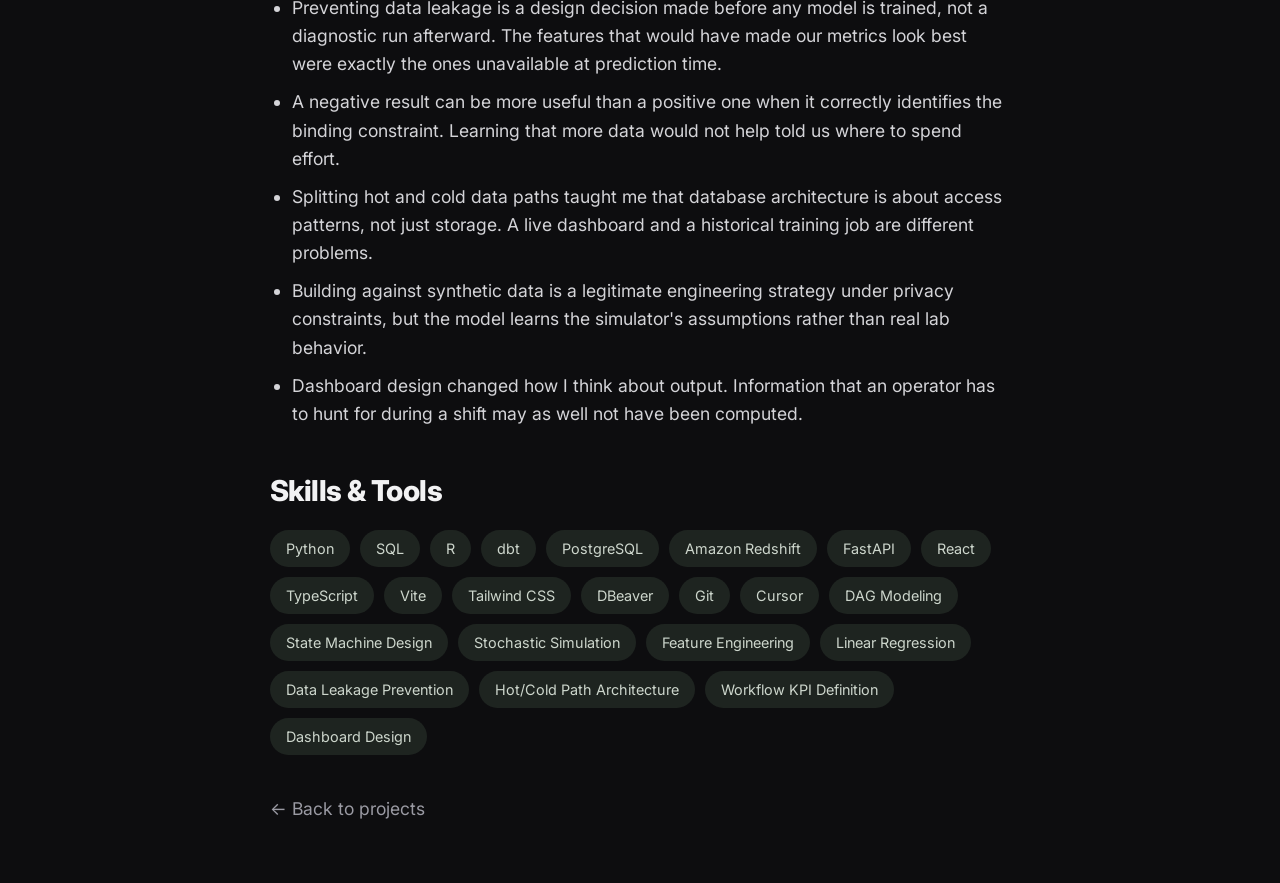
==== commit f817eb50: "Update project-clinical-genomics.html" ====
--- a/project-clinical-genomics.html
+++ b/project-clinical-genomics.html
@@ -109,7 +109,7 @@
     </p>
 
     <figure class="project-detail-image">
-      <img src="dashboard.png" alt="Clinical genomics workflow monitoring dashboard mockup">
+      <img src="images/dashboard.png" alt="Clinical genomics workflow monitoring dashboard mockup">
       <figcaption>
         Rendered dashboard mockup illustrating sample flow, SLA risk flags, active case status,
         and turnaround-time monitoring.
@@ -184,7 +184,7 @@
       </div>
     </section>
 
-    <p><a class="back-link" href="index.html">← Back to research</a></p>
+    <p><a class="back-link" href="index.html">← Back to projects</a></p>
 
   </main>
 </body>
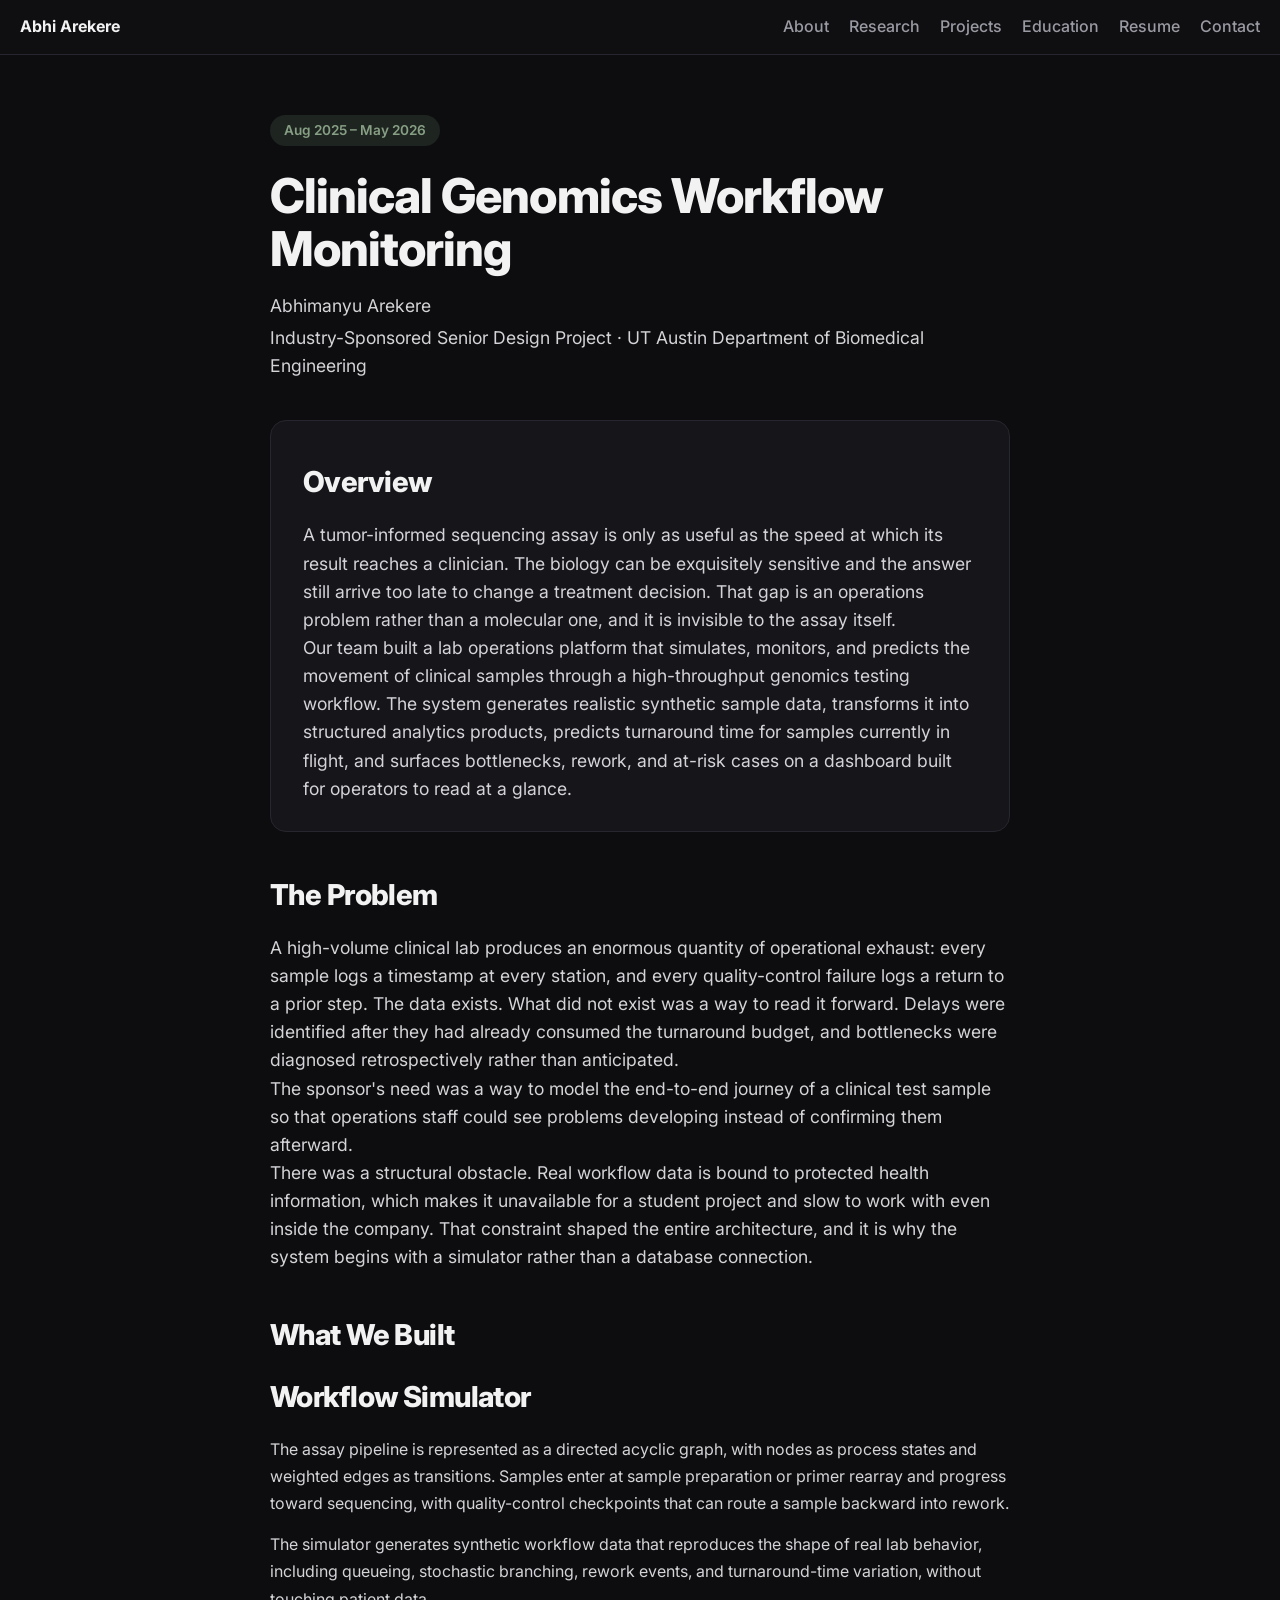
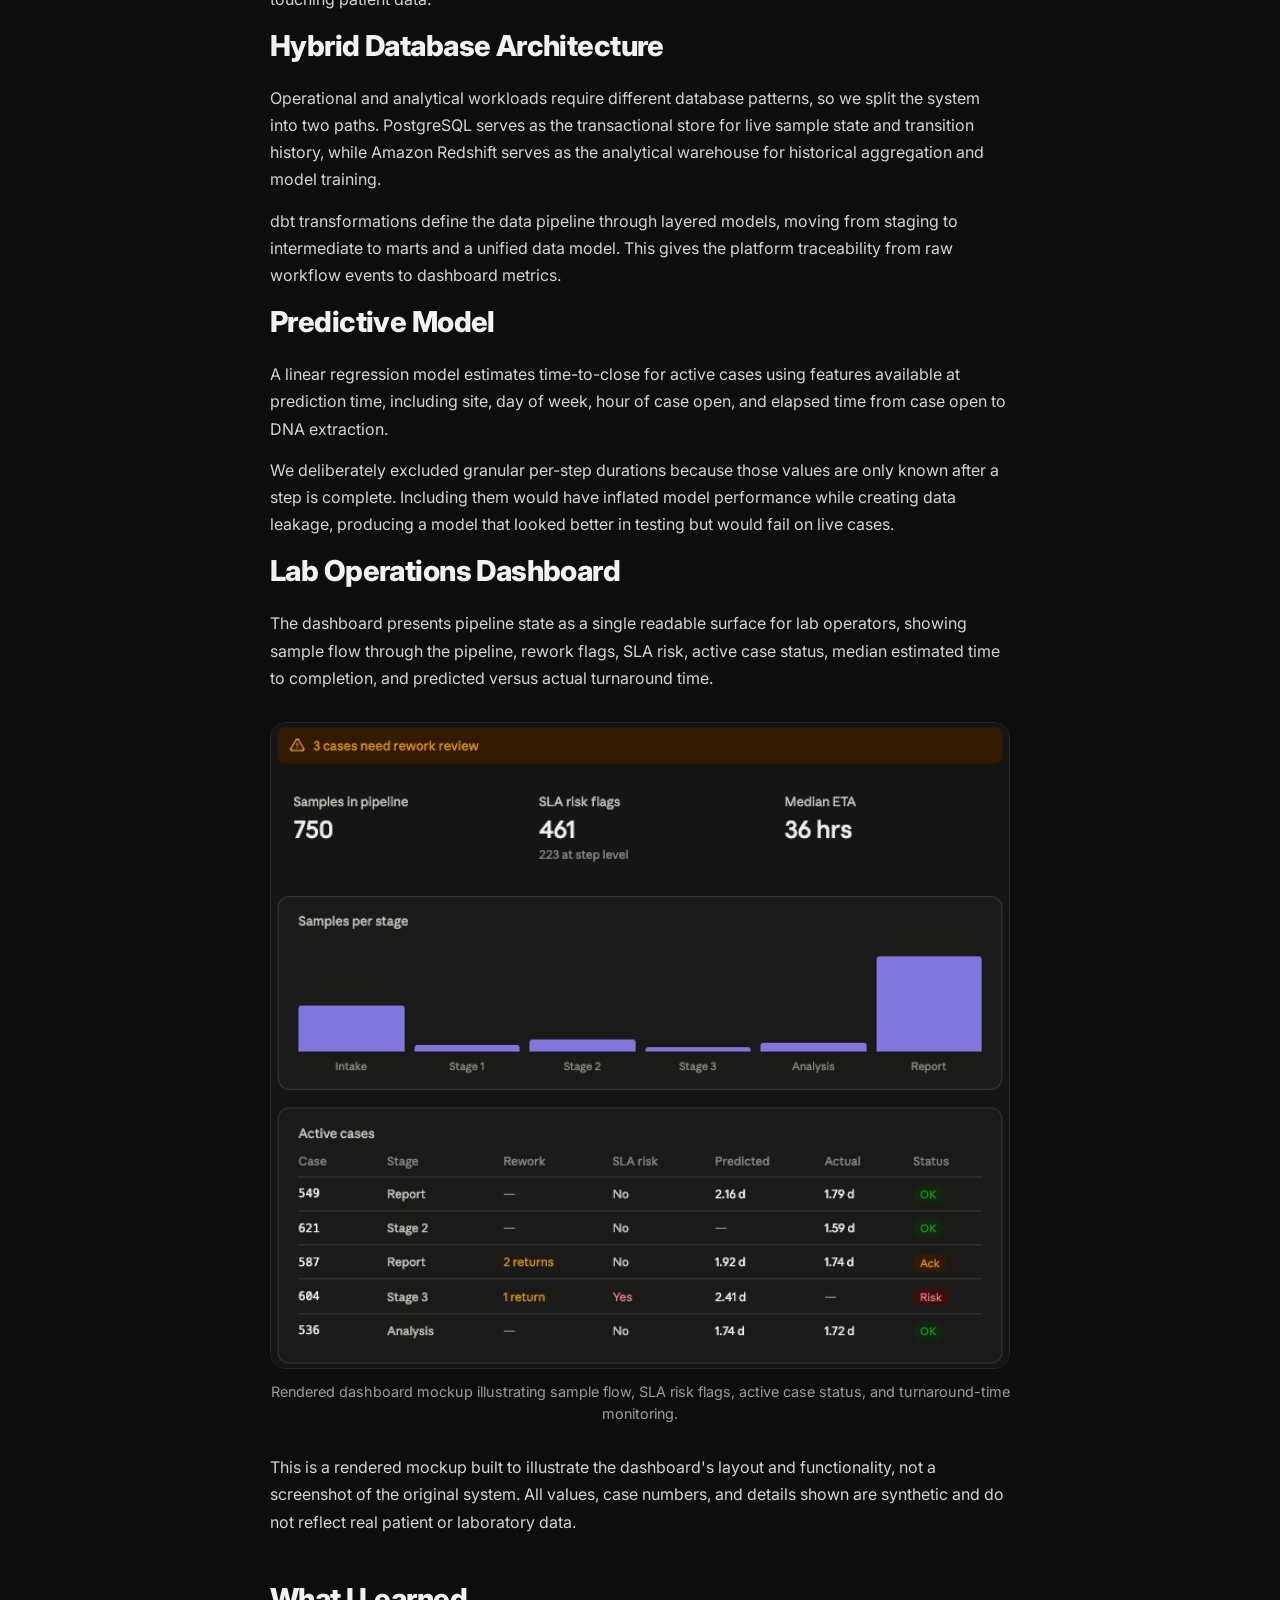
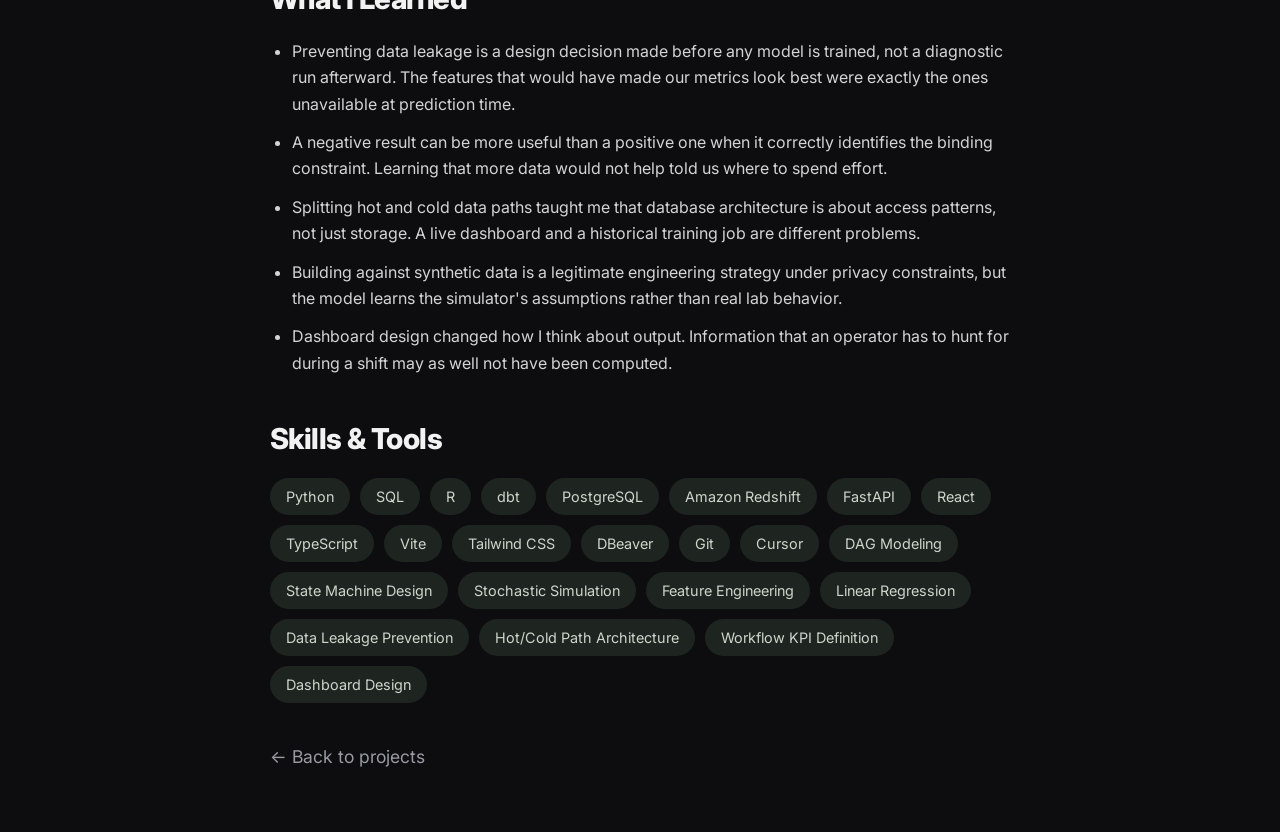
==== commit 8b33738d: "Update project-clinical-genomics.html" ====
--- a/project-clinical-genomics.html
+++ b/project-clinical-genomics.html
@@ -7,6 +7,18 @@
   <link rel="stylesheet" href="style.css">
 </head>
 <body>
+  <body>
+  <div class="site-nav">
+    <a class="site-name" href="index.html">Abhi Arekere</a>
+    <nav>
+      <a href="index.html#about">About</a>
+      <a href="index.html#research">Research</a>
+      <a href="index.html#projects">Projects</a>
+      <a href="index.html#education">Education</a>
+      <a href="index.html#resume">Resume</a>
+      <a href="index.html#contact">Contact</a>
+    </nav>
+  </div>
   <main class="detail-page">
 
     <span class="badge">Aug 2025 – May 2026</span>
@@ -184,8 +196,8 @@
       </div>
     </section>
 
-    <p><a class="back-link" href="index.html">← Back to projects</a></p>
-
+    <p><a class="back-link" href="index.html#projects">← Back to projects</a></p>
+    
   </main>
 </body>
 </html>
--- a/style.css
+++ b/style.css
@@ -511,6 +511,8 @@
     flex-direction: row;
     flex-wrap: wrap;
     align-items: flex-start;
+  }
+}
 
 /* ===== Side-by-side image row ===== */
 .detail-page .image-row {
@@ -747,6 +749,40 @@
     font-size: 1.35rem;
   }
 }
-    
+
+/* ===== Top bar on detail pages ===== */
+.site-nav {
+  position: sticky;
+  top: 0;
+  z-index: 10;
+  background: #0f0f12;
+  border-bottom: 1px solid var(--card-border);
+  padding: 14px 20px;
+  display: flex;
+  flex-wrap: wrap;
+  align-items: center;
+  justify-content: space-between;
+  gap: 10px;
+}
+
+.site-nav .site-name {
+  color: var(--text);
+  font-weight: 700;
+  text-decoration: none;
+}
+
+.site-nav nav {
+  margin-top: 0;
+  display: flex;
+  flex-wrap: wrap;
+  gap: 4px 20px;
+}
+
+.site-nav nav a {
+  margin: 0;
+}
+
 
   
+
+  
